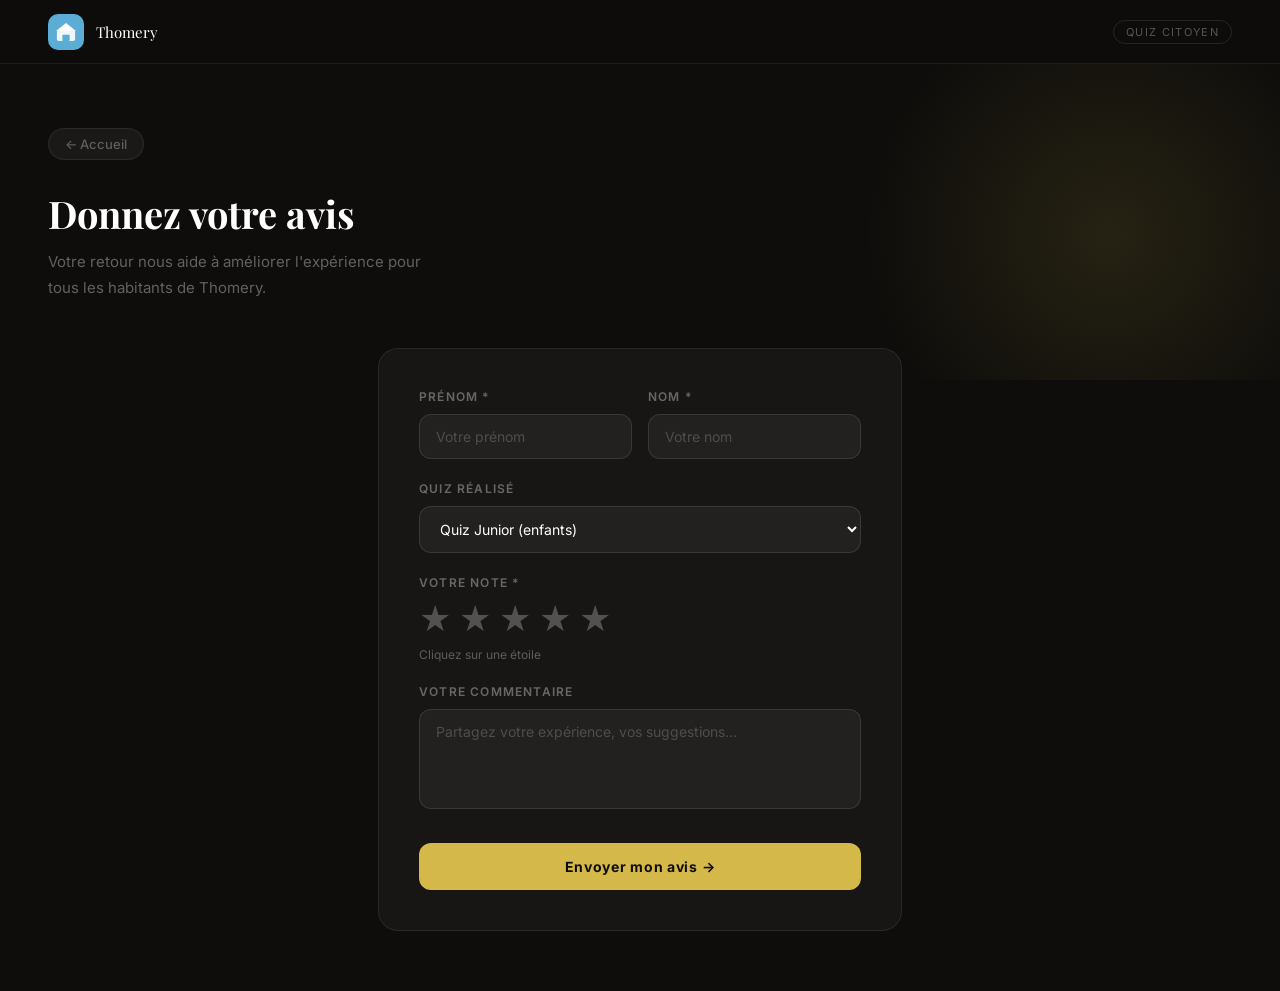
==== avis.html @ b7a3afdc "Add files via upload" ====
<!DOCTYPE html>
<html lang="fr">
<head>
<meta charset="UTF-8">
<meta name="viewport" content="width=device-width, initial-scale=1.0">
<title>Votre avis – Thomery</title>
<link rel="stylesheet" href="style.css">
</head>
<body>

<nav>
  <div class="nav-logo">
    <div class="nav-mark">
      <svg viewBox="0 0 22 22" fill="none">
        <rect x="1" y="9" width="20" height="12" rx="2" fill="white" opacity=".9"/>
        <polygon points="0,10 11,1 22,10" fill="white"/>
        <rect x="7" y="14" width="8" height="7" rx="1" fill="#5BADD6"/>
      </svg>
    </div>
    <span class="nav-name">Thomery</span>
  </div>
  <span class="nav-tag">Quiz Citoyen</span>
</nav>

<div class="avis-wrap">
  <div class="avis-hero">
    <a href="accueil.html" class="back">← Accueil</a>
    <h2>Donnez votre avis</h2>
    <p>Votre retour nous aide à améliorer l'expérience pour tous les habitants de Thomery.</p>
  </div>

  <div class="form-box">
    <div class="fcard" id="formCard">

      <div class="frow-2" style="display:grid;grid-template-columns:1fr 1fr;gap:16px;margin-bottom:22px;">
        <div class="frow" style="margin-bottom:0">
          <label>Prénom *</label>
          <input type="text" id="prenom" placeholder="Votre prénom">
        </div>
        <div class="frow" style="margin-bottom:0">
          <label>Nom *</label>
          <input type="text" id="nom" placeholder="Votre nom">
        </div>
      </div>

      <div class="frow">
        <label>Quiz réalisé</label>
        <select id="quiz" style="width:100%;padding:13px 16px;border-radius:12px;border:1px solid rgba(255,255,255,.1);background:rgba(255,255,255,.05);color:#fff;font-family:'Inter',sans-serif;font-size:14px;">
          <option value="Junior" style="background:#1a1a1a">Quiz Junior (enfants)</option>
          <option value="Expert" style="background:#1a1a1a">Quiz Expert (adultes)</option>
          <option value="Les deux" style="background:#1a1a1a">Les deux</option>
        </select>
      </div>

      <div class="frow">
        <label>Votre note *</label>
        <div class="stars" id="stars">
          <span class="star" data-v="1">★</span>
          <span class="star" data-v="2">★</span>
          <span class="star" data-v="3">★</span>
          <span class="star" data-v="4">★</span>
          <span class="star" data-v="5">★</span>
        </div>
        <div id="note-label" style="font-size:12px;color:rgba(255,255,255,.3);margin-top:8px;">Cliquez sur une étoile</div>
      </div>

      <div class="frow">
        <label>Votre commentaire</label>
        <textarea id="commentaire" placeholder="Partagez votre expérience, vos suggestions…"></textarea>
      </div>

      <div id="error-msg" style="color:#e07070;font-size:13px;margin-bottom:14px;display:none;">Veuillez remplir les champs obligatoires (prénom, nom et note).</div>

      <button class="btn-submit" onclick="submit()">Envoyer mon avis →</button>
    </div>

    <div class="success-box" id="successBox">
      <div class="success-icon">🎉</div>
      <div class="success-title">Merci pour votre avis !</div>
      <div class="success-sub">Votre retour a bien été enregistré.<br>Il nous aide à améliorer le quiz pour tous les habitants.</div>
      <a href="accueil.html" class="btn-white">← Retour à l'accueil</a>
    </div>
  </div>
</div>

<script>
let note = 0;
const labels = ['', 'Très décevant', 'Décevant', 'Correct', 'Bien', 'Excellent !'];

document.querySelectorAll('.star').forEach(s => {
  s.addEventListener('click', () => {
    note = parseInt(s.dataset.v);
    document.querySelectorAll('.star').forEach(st => {
      st.classList.toggle('active', parseInt(st.dataset.v) <= note);
      st.style.color = parseInt(st.dataset.v) <= note ? '#D4B84A' : '';
    });
    document.getElementById('note-label').textContent = labels[note];
    document.getElementById('note-label').style.color = '#D4B84A';
  });
  s.addEventListener('mouseenter', () => {
    const v = parseInt(s.dataset.v);
    document.querySelectorAll('.star').forEach(st => {
      st.style.opacity = parseInt(st.dataset.v) <= v ? '1' : '0.2';
    });
  });
  s.addEventListener('mouseleave', () => {
    document.querySelectorAll('.star').forEach(st => {
      st.style.opacity = parseInt(st.dataset.v) <= note ? '1' : '0.25';
    });
  });
});

// Données stockées localement (pour copier-coller)
let avis = JSON.parse(localStorage.getItem('thomery_avis') || '[]');

function submit() {
  const prenom = document.getElementById('prenom').value.trim();
  const nom = document.getElementById('nom').value.trim();
  const err = document.getElementById('error-msg');

  if (!prenom || !nom || note === 0) {
    err.style.display = 'block';
    return;
  }
  err.style.display = 'none';

  const entry = {
    date: new Date().toLocaleDateString('fr-FR'),
    prenom,
    nom,
    quiz: document.getElementById('quiz').value,
    note,
    commentaire: document.getElementById('commentaire').value.trim()
  };

  avis.push(entry);
  localStorage.setItem('thomery_avis', JSON.stringify(avis));

  document.getElementById('formCard').style.display = 'none';
  document.getElementById('successBox').style.display = 'block';
}
</script>
</body>
</html>
---- style.css ----
@import url('https://fonts.googleapis.com/css2?family=Playfair+Display:wght@700&family=Inter:wght@300;400;500;600&display=swap');

*{box-sizing:border-box;margin:0;padding:0;}
body{font-family:'Inter',sans-serif;background:#0E0D0B;color:#fff;min-height:100vh;}
a{text-decoration:none;color:inherit;}

/* NAV */
nav{
  position:fixed;top:0;left:0;right:0;z-index:100;
  padding:0 48px;height:64px;
  display:flex;align-items:center;justify-content:space-between;
  background:rgba(14,13,11,.88);
  backdrop-filter:blur(20px);
  border-bottom:1px solid rgba(255,255,255,.07);
}
.nav-logo{display:flex;align-items:center;gap:12px;}
.nav-mark{width:36px;height:36px;border-radius:10px;background:#5BADD6;display:flex;align-items:center;justify-content:center;}
.nav-mark svg{width:20px;height:20px;}
.nav-name{font-family:'Playfair Display',serif;font-size:15px;color:#fff;}
.nav-tag{font-size:11px;letter-spacing:.12em;text-transform:uppercase;color:rgba(255,255,255,.3);border:1px solid rgba(255,255,255,.1);padding:4px 12px;border-radius:20px;}

/* ACCUEIL */
.home-wrap{padding-top:64px;min-height:100vh;}
.home-hero{padding:100px 48px 80px;position:relative;overflow:hidden;}
.home-hero::before{content:'';position:absolute;width:600px;height:600px;border-radius:50%;background:radial-gradient(circle,rgba(91,173,214,.18) 0%,transparent 70%);right:-100px;top:-100px;pointer-events:none;}
.home-hero::after{content:'';position:absolute;width:400px;height:400px;border-radius:50%;background:radial-gradient(circle,rgba(212,184,74,.12) 0%,transparent 70%);left:-80px;bottom:-80px;pointer-events:none;}

.hero-label{display:inline-flex;align-items:center;gap:8px;font-size:11px;letter-spacing:.16em;text-transform:uppercase;color:#D4B84A;margin-bottom:24px;}
.hero-label-dot{width:6px;height:6px;border-radius:50%;background:#D4B84A;}
.home-hero h1{font-family:'Playfair Display',serif;font-size:64px;line-height:1.05;color:#fff;max-width:580px;margin-bottom:24px;}
.home-hero h1 span{color:#5BADD6;}
.home-hero p{font-size:16px;color:rgba(255,255,255,.4);max-width:400px;line-height:1.8;margin-bottom:56px;}

.home-cards{display:grid;grid-template-columns:1fr 1fr 1fr;gap:16px;max-width:1100px;}

.hcard{border-radius:20px;overflow:hidden;cursor:pointer;border:1px solid rgba(255,255,255,.08);background:rgba(255,255,255,.03);transition:border-color .3s,transform .3s;position:relative;display:block;}
.hcard:hover{border-color:rgba(255,255,255,.2);transform:translateY(-4px);}
.hcard-img{height:160px;display:flex;align-items:flex-end;padding:20px;position:relative;overflow:hidden;}
.hcard.enfant .hcard-img{background:linear-gradient(135deg,#0d2410,#1a4020);}
.hcard.adulte .hcard-img{background:linear-gradient(135deg,#0a1e2e,#0d3350);}
.hcard.avis  .hcard-img{background:linear-gradient(135deg,#1e1800,#2e2400);}
.hcard-emoji{position:absolute;right:20px;top:20px;font-size:50px;opacity:.35;}
.hcard-chip{display:inline-flex;align-items:center;gap:6px;font-size:11px;font-weight:500;letter-spacing:.1em;text-transform:uppercase;padding:5px 12px;border-radius:20px;}
.hcard.enfant .hcard-chip{background:rgba(90,158,0,.2);color:#8fd44a;}
.hcard.adulte .hcard-chip{background:rgba(91,173,214,.15);color:#7ac6e8;}
.hcard-body{padding:22px 24px 24px;}
.hcard-title{font-family:'Playfair Display',serif;font-size:20px;margin-bottom:8px;}
.hcard-desc{font-size:13px;color:rgba(255,255,255,.4);line-height:1.7;margin-bottom:18px;}
.hcard-meta{display:flex;gap:8px;flex-wrap:wrap;margin-bottom:20px;}
.hmeta{font-size:11px;color:rgba(255,255,255,.3);background:rgba(255,255,255,.05);border:1px solid rgba(255,255,255,.07);padding:4px 10px;border-radius:8px;}
.hcard-btn{width:100%;padding:13px 16px;border-radius:12px;font-family:'Inter',sans-serif;font-size:13px;font-weight:600;letter-spacing:.04em;cursor:pointer;border:none;display:flex;align-items:center;justify-content:space-between;transition:opacity .2s;color:#fff;}
.hcard-btn:hover{opacity:.85;}
.hcard-btn-arrow{width:26px;height:26px;border-radius:8px;background:rgba(255,255,255,.18);display:flex;align-items:center;justify-content:center;font-size:13px;}

/* QUIZ PAGES */
.quiz-wrap{padding-top:64px;min-height:100vh;}
.quiz-header{padding:48px 48px 72px;position:relative;overflow:hidden;}
.quiz-header::before{content:'';position:absolute;right:-40px;top:-40px;width:200px;height:200px;border-radius:50%;background:radial-gradient(circle,rgba(91,173,214,.15) 0%,transparent 70%);pointer-events:none;}
.back{display:inline-flex;align-items:center;gap:8px;font-size:13px;color:rgba(255,255,255,.3);background:rgba(255,255,255,.05);border:1px solid rgba(255,255,255,.08);border-radius:20px;padding:7px 16px;cursor:pointer;margin-bottom:28px;font-family:'Inter',sans-serif;font-weight:500;transition:color .2s,background .2s;text-decoration:none;}
.back:hover{color:#fff;background:rgba(255,255,255,.1);}
.quiz-header h2{font-family:'Playfair Display',serif;font-size:36px;margin-bottom:8px;}
.quiz-header p{color:rgba(255,255,255,.35);font-size:14px;}

.qwrap{max-width:660px;margin:-36px auto 60px;padding:0 28px;}

.prog{background:rgba(255,255,255,.04);border:1px solid rgba(255,255,255,.07);border-radius:14px;padding:14px 22px;margin-bottom:14px;display:flex;align-items:center;gap:16px;}
.prog-track{flex:1;height:3px;background:rgba(255,255,255,.08);border-radius:2px;overflow:hidden;}
.prog-fill{height:100%;border-radius:2px;transition:width .5s cubic-bezier(.4,0,.2,1);}
.prog-lbl{font-size:12px;color:rgba(255,255,255,.3);white-space:nowrap;}
.prog-score{font-size:12px;font-weight:600;color:#D4B84A;white-space:nowrap;}

.qbox{background:rgba(255,255,255,.04);border:1px solid rgba(255,255,255,.08);border-radius:20px;padding:38px 40px;animation:up .4s cubic-bezier(.4,0,.2,1);}
@keyframes up{from{opacity:0;transform:translateY(16px);}to{opacity:1;transform:translateY(0);}}
.qn{font-size:10px;letter-spacing:.16em;text-transform:uppercase;font-weight:600;margin-bottom:14px;opacity:.5;}
.qt{font-family:'Playfair Display',serif;font-size:24px;line-height:1.4;margin-bottom:30px;}

/* CHOIX QCM */
.choices{display:flex;flex-direction:column;gap:8px;}
.cbtn{display:flex;align-items:center;gap:14px;padding:14px 18px;border-radius:12px;border:1px solid rgba(255,255,255,.08);background:rgba(255,255,255,.03);cursor:pointer;font-family:'Inter',sans-serif;font-size:14px;color:#fff;text-align:left;transition:border-color .18s,background .18s,transform .15s;width:100%;}
.cbtn:hover:not(:disabled){border-color:rgba(91,173,214,.5);background:rgba(91,173,214,.08);transform:translateX(4px);}
.cbtn:disabled{cursor:default;}
.cl{width:30px;height:30px;border-radius:8px;border:1px solid rgba(255,255,255,.12);display:flex;align-items:center;justify-content:center;font-size:11px;font-weight:600;color:rgba(255,255,255,.4);flex-shrink:0;}
.cbtn.correct{border-color:#5A9E00;background:rgba(90,158,0,.12);}
.cbtn.correct .cl{background:#5A9E00;color:#fff;border-color:#5A9E00;}
.cbtn.wrong{border-color:#c0392b;background:rgba(192,57,43,.1);}
.cbtn.wrong .cl{background:#c0392b;color:#fff;border-color:#c0392b;}

/* VRAI/FAUX */
.tfg{display:grid;grid-template-columns:1fr 1fr;gap:12px;}
.tfb{padding:30px 16px;border-radius:14px;border:1px solid rgba(255,255,255,.08);background:rgba(255,255,255,.03);cursor:pointer;font-family:'Inter',sans-serif;font-size:16px;font-weight:600;display:flex;flex-direction:column;align-items:center;gap:10px;transition:transform .15s,border-color .2s,background .2s;color:#fff;width:100%;}
.tfb:hover:not(:disabled){transform:scale(1.04);}
.tfb:disabled{cursor:default;}
.tfe{font-size:36px;}
.tfb.vb{border-color:rgba(90,158,0,.4);}
.tfb.fb{border-color:rgba(192,57,43,.4);}
.tfb.correct{border-color:#5A9E00;background:rgba(90,158,0,.12);color:#8fd44a;}
.tfb.wrong{border-color:#c0392b;background:rgba(192,57,43,.1);color:#e07070;}

/* FEEDBACK */
.fb{margin-top:14px;padding:14px 18px;border-radius:12px;display:flex;gap:12px;font-size:13px;line-height:1.6;animation:fadeIn .3s ease;}
@keyframes fadeIn{from{opacity:0;}to{opacity:1;}}
.fb.ok{background:rgba(90,158,0,.1);border:1px solid rgba(90,158,0,.25);}
.fb.ko{background:rgba(192,57,43,.08);border:1px solid rgba(192,57,43,.2);}
.fb-i{font-size:18px;flex-shrink:0;}
.fb-t strong{display:block;font-size:14px;font-weight:600;margin-bottom:2px;}
.fb.ok .fb-t strong{color:#8fd44a;}
.fb.ko .fb-t strong{color:#e07070;}
.fb-t{color:rgba(255,255,255,.55);}

/* BOUTON SUIVANT */
.btn-next{margin-top:22px;width:100%;padding:14px 24px;border:none;border-radius:12px;font-family:'Inter',sans-serif;font-size:13px;font-weight:600;letter-spacing:.05em;cursor:pointer;background:#fff;color:#0E0D0B;display:none;align-items:center;justify-content:center;gap:8px;transition:background .18s,transform .15s;}
.btn-next:hover{background:#E8E4DC;transform:translateY(-2px);}
.btn-next.show{display:flex;}

/* RÉSULTATS */
.res{background:rgba(255,255,255,.04);border:1px solid rgba(255,255,255,.08);border-radius:20px;padding:48px 40px;text-align:center;animation:up .5s cubic-bezier(.4,0,.2,1);}
.res-ring{width:110px;height:110px;border-radius:50%;border:2px solid rgba(255,255,255,.1);background:rgba(255,255,255,.05);margin:0 auto 28px;display:flex;align-items:center;justify-content:center;flex-direction:column;}
.res-big{font-family:'Playfair Display',serif;font-size:34px;color:#D4B84A;line-height:1;}
.res-pct{font-size:11px;color:rgba(255,255,255,.3);margin-top:4px;}
.res-title{font-family:'Playfair Display',serif;font-size:26px;margin-bottom:8px;}
.res-sub{font-size:14px;color:rgba(255,255,255,.4);line-height:1.75;max-width:340px;margin:0 auto 32px;}
.res-stats{display:flex;justify-content:center;gap:12px;margin-bottom:36px;}
.stat{padding:16px 20px;border-radius:14px;background:rgba(255,255,255,.04);border:1px solid rgba(255,255,255,.07);min-width:90px;text-align:center;}
.stat-n{font-size:26px;font-weight:600;}
.stat-n.g{color:#8fd44a;}.stat-n.r{color:#e07070;}
.stat-l{font-size:10px;color:rgba(255,255,255,.25);margin-top:4px;text-transform:uppercase;letter-spacing:.1em;}
.res-btns{display:flex;gap:10px;justify-content:center;flex-wrap:wrap;}
.btn-white{padding:13px 28px;border-radius:12px;font-family:'Inter',sans-serif;font-size:13px;font-weight:600;letter-spacing:.04em;cursor:pointer;background:#fff;color:#0E0D0B;border:none;transition:background .18s,transform .15s;text-decoration:none;display:inline-block;}
.btn-white:hover{background:#E8E4DC;transform:translateY(-2px);}
.btn-ghost{padding:13px 28px;border-radius:12px;font-family:'Inter',sans-serif;font-size:13px;font-weight:600;letter-spacing:.04em;cursor:pointer;background:rgba(255,255,255,.06);color:rgba(255,255,255,.6);border:1px solid rgba(255,255,255,.1);transition:background .18s,transform .15s;text-decoration:none;display:inline-block;}
.btn-ghost:hover{background:rgba(255,255,255,.1);transform:translateY(-2px);}

/* PAGE AVIS */
.avis-wrap{padding-top:64px;min-height:100vh;}
.avis-hero{padding:64px 48px 80px;position:relative;overflow:hidden;}
.avis-hero::before{content:'';position:absolute;width:500px;height:500px;border-radius:50%;background:radial-gradient(circle,rgba(212,184,74,.12) 0%,transparent 70%);right:-80px;top:-80px;pointer-events:none;}
.avis-hero h2{font-family:'Playfair Display',serif;font-size:38px;margin-bottom:10px;}
.avis-hero p{color:rgba(255,255,255,.35);font-size:15px;max-width:400px;line-height:1.7;}

.form-box{max-width:580px;margin:-32px auto 60px;padding:0 28px;}
.fcard{background:rgba(255,255,255,.04);border:1px solid rgba(255,255,255,.08);border-radius:20px;padding:40px;}

.frow{margin-bottom:22px;}
.frow label{display:block;font-size:12px;font-weight:600;letter-spacing:.1em;text-transform:uppercase;color:rgba(255,255,255,.35);margin-bottom:10px;}
.frow input,.frow textarea{width:100%;padding:13px 16px;border-radius:12px;border:1px solid rgba(255,255,255,.1);background:rgba(255,255,255,.05);color:#fff;font-family:'Inter',sans-serif;font-size:14px;transition:border-color .2s;resize:none;}
.frow input::placeholder,.frow textarea::placeholder{color:rgba(255,255,255,.2);}
.frow input:focus,.frow textarea:focus{outline:none;border-color:rgba(212,184,74,.5);}
.frow textarea{min-height:100px;}

.stars{display:flex;gap:8px;}
.star{font-size:32px;cursor:pointer;opacity:.25;transition:opacity .15s,transform .15s;user-select:none;}
.star.active,.star:hover{opacity:1;transform:scale(1.15);}

.frow-2{display:grid;grid-template-columns:1fr 1fr;gap:16px;}

.btn-submit{width:100%;padding:15px;border-radius:12px;border:none;background:#D4B84A;color:#0E0D0B;font-family:'Inter',sans-serif;font-size:14px;font-weight:700;letter-spacing:.05em;cursor:pointer;margin-top:8px;transition:opacity .2s,transform .15s;}
.btn-submit:hover{opacity:.88;transform:translateY(-2px);}

.success-box{display:none;text-align:center;padding:48px 20px;}
.success-icon{font-size:56px;margin-bottom:20px;}
.success-title{font-family:'Playfair Display',serif;font-size:28px;margin-bottom:10px;}
.success-sub{color:rgba(255,255,255,.4);font-size:14px;line-height:1.7;margin-bottom:32px;}

/* Responsive basique */
@media(max-width:700px){
  .home-cards{grid-template-columns:1fr;}
  .home-hero h1{font-size:42px;}
  nav{padding:0 20px;}
  .home-hero,.quiz-header,.avis-hero{padding-left:20px;padding-right:20px;}
  .qwrap,.form-box{padding:0 16px;}
  .frow-2{grid-template-columns:1fr;}
}
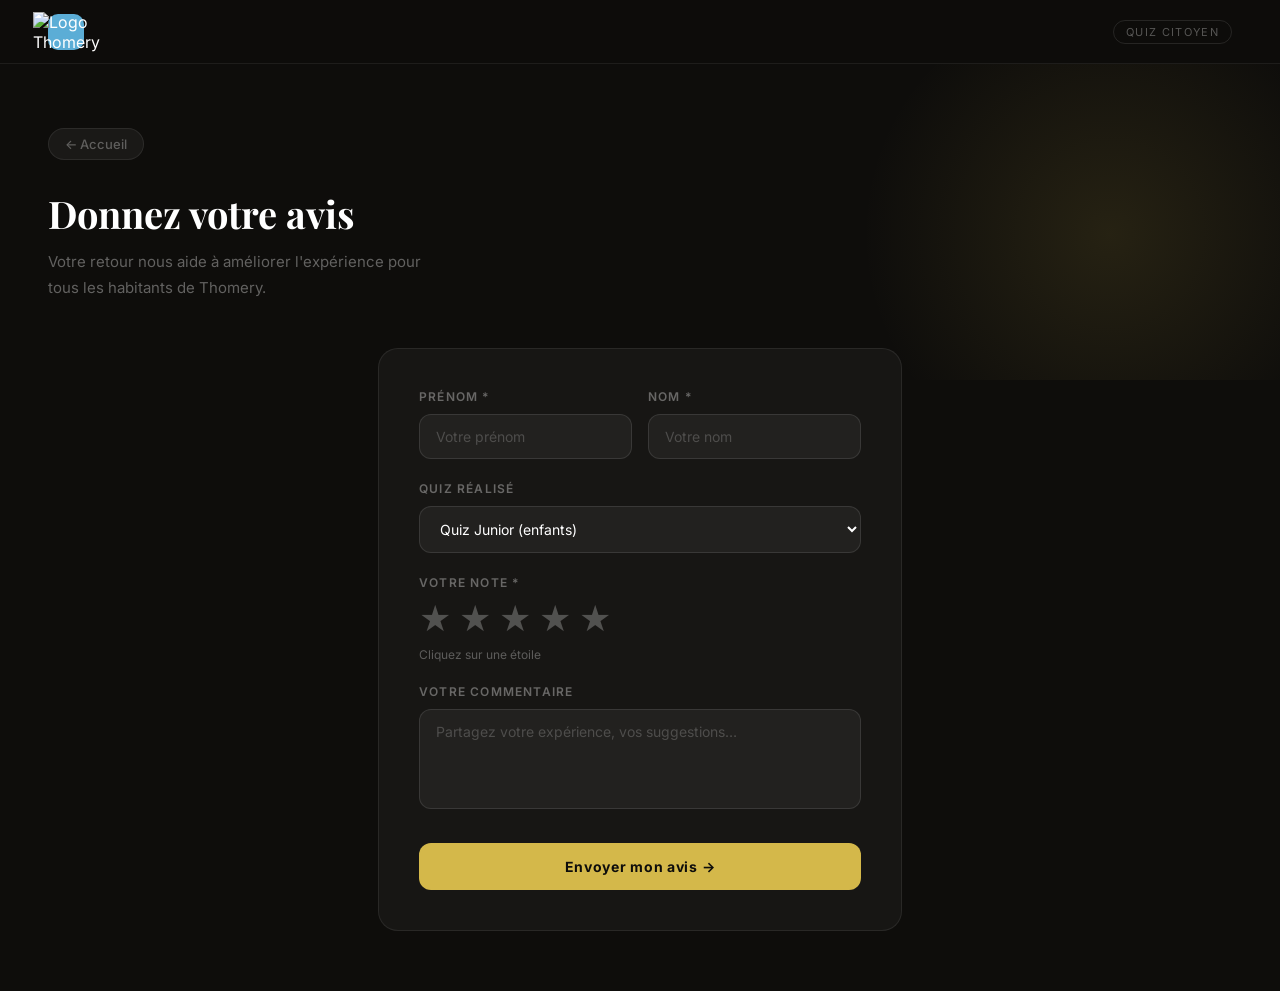
==== commit b3e7ed95: "Update avis.html" ====
--- a/avis.html
+++ b/avis.html
@@ -9,16 +9,9 @@
 <body>
 
 <nav>
-  <div class="nav-logo">
-    <div class="nav-mark">
-      <svg viewBox="0 0 22 22" fill="none">
-        <rect x="1" y="9" width="20" height="12" rx="2" fill="white" opacity=".9"/>
-        <polygon points="0,10 11,1 22,10" fill="white"/>
-        <rect x="7" y="14" width="8" height="7" rx="1" fill="#5BADD6"/>
-      </svg>
-    </div>
-    <span class="nav-name">Thomery</span>
-  </div>
+ <div class="nav-mark">
+  <img src="unamed.png" alt="Logo Thomery">
+</div>
   <span class="nav-tag">Quiz Citoyen</span>
 </nav>
 
@@ -78,7 +71,7 @@
       <div class="success-icon">🎉</div>
       <div class="success-title">Merci pour votre avis !</div>
       <div class="success-sub">Votre retour a bien été enregistré.<br>Il nous aide à améliorer le quiz pour tous les habitants.</div>
-      <a href="accueil.html" class="btn-white">← Retour à l'accueil</a>
+      <a href="index.html" class="btn-white">← Retour à l'accueil</a>
     </div>
   </div>
 </div>
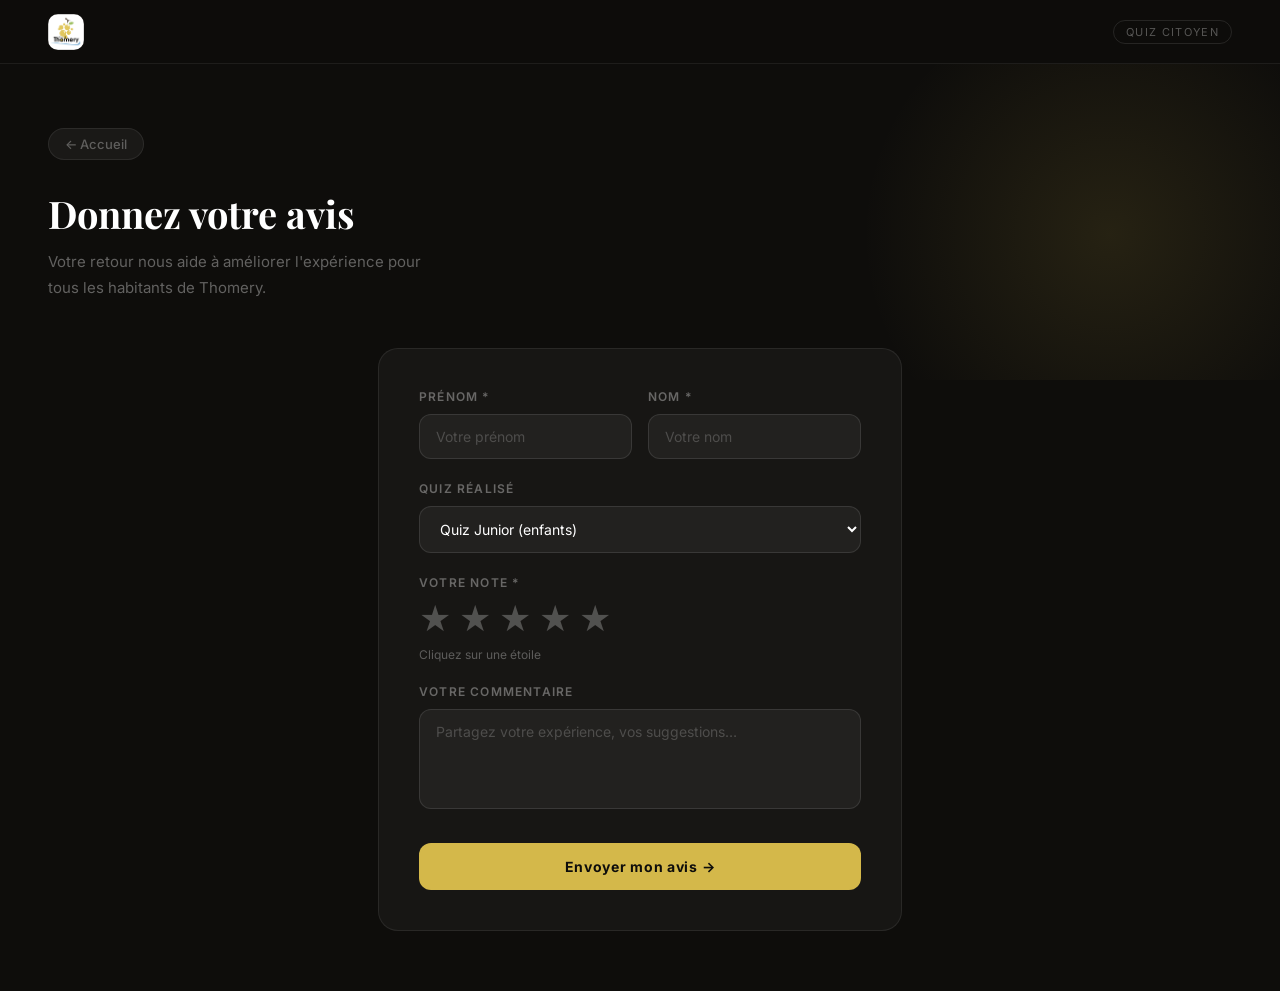
==== commit 5af6b211: "Update avis.html" ====
--- a/avis.html
+++ b/avis.html
@@ -9,8 +9,11 @@
 <body>
 
 <nav>
- <div class="nav-mark">
-  <img src="unamed.png" alt="Logo Thomery">
+<div class="nav-logo">
+  <div class="nav-mark">
+    <img src="unnamed.png" alt="Logo Thomery"> 
+  </div>
+</div>
 </div>
   <span class="nav-tag">Quiz Citoyen</span>
 </nav>
--- a/style.css
+++ b/style.css
@@ -13,11 +13,43 @@
   backdrop-filter:blur(20px);
   border-bottom:1px solid rgba(255,255,255,.07);
 }
-.nav-logo{display:flex;align-items:center;gap:12px;}
-.nav-mark{width:36px;height:36px;border-radius:10px;background:#5BADD6;display:flex;align-items:center;justify-content:center;}
-.nav-mark svg{width:20px;height:20px;}
-.nav-name{font-family:'Playfair Display',serif;font-size:15px;color:#fff;}
-.nav-tag{font-size:11px;letter-spacing:.12em;text-transform:uppercase;color:rgba(255,255,255,.3);border:1px solid rgba(255,255,255,.1);padding:4px 12px;border-radius:20px;}
+
+.nav-logo{
+  display:flex;
+  align-items:center;
+  gap:12px;
+}
+
+.nav-mark{
+  width:36px;
+  height:36px;
+  border-radius:10px;
+  overflow:hidden;
+  flex-shrink:0;
+}
+
+.nav-mark img{
+  width:100%;
+  height:100%;
+  object-fit:cover;
+  display:block;
+}
+
+.nav-name{
+  font-family:'Playfair Display',serif;
+  font-size:15px;
+  color:#fff;
+}
+
+.nav-tag{
+  font-size:11px;
+  letter-spacing:.12em;
+  text-transform:uppercase;
+  color:rgba(255,255,255,.3);
+  border:1px solid rgba(255,255,255,.1);
+  padding:4px 12px;
+  border-radius:20px;
+}
 
 /* ACCUEIL */
 .home-wrap{padding-top:64px;min-height:100vh;}
